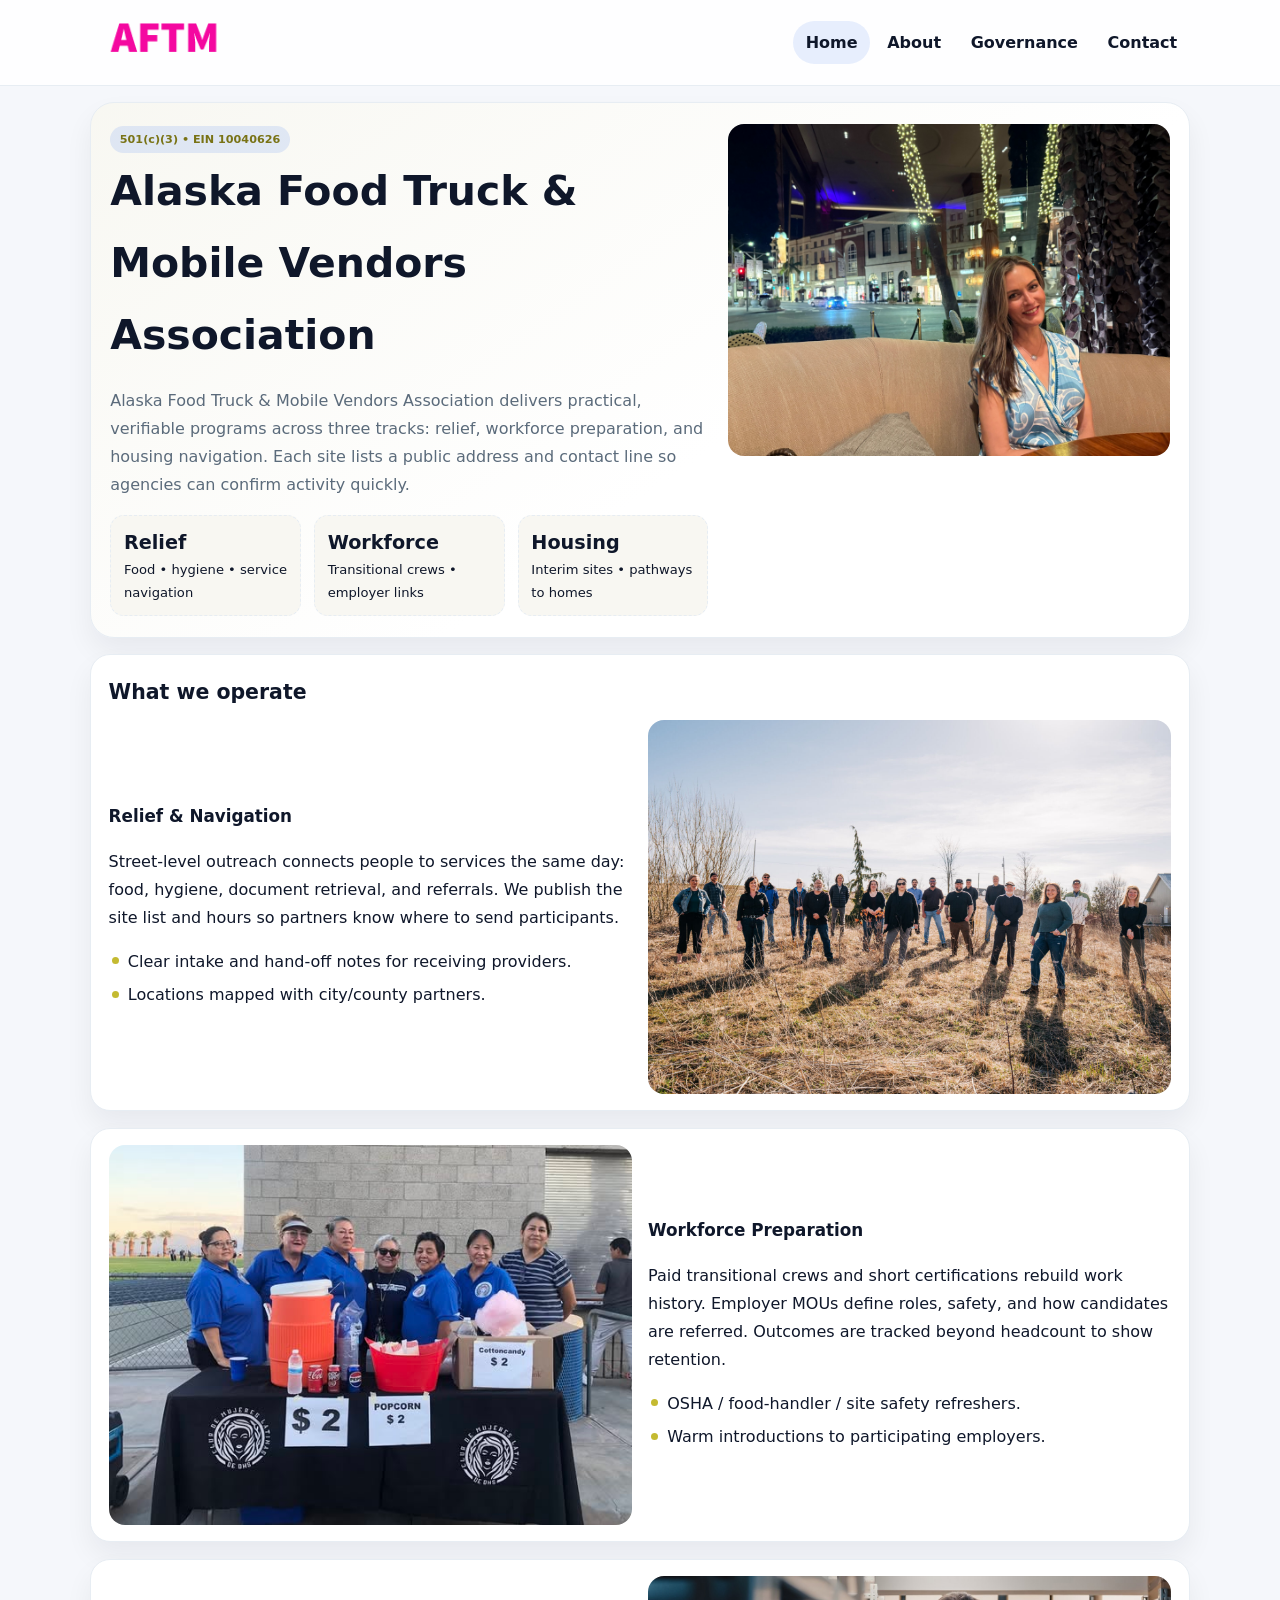
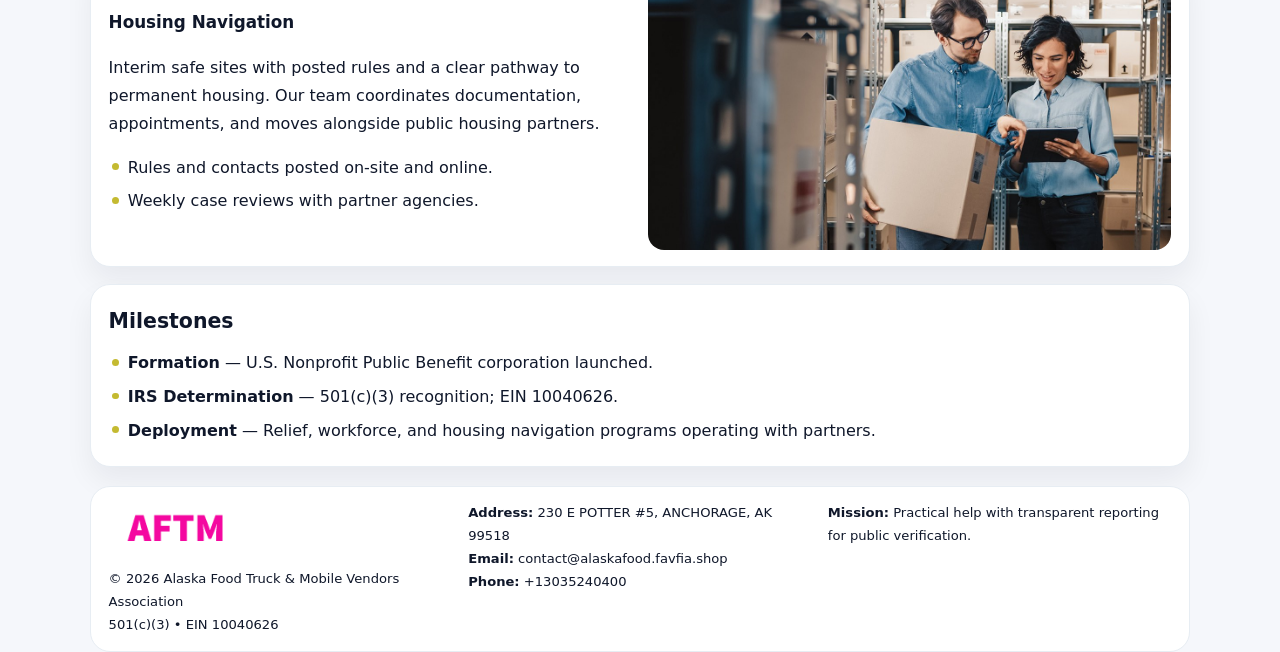
==== index.html @ 9188a1ee "Initial commit" ====
<!doctype html><html lang="en"><head>
<meta charset="utf-8">
<meta name="viewport" content="width=device-width,initial-scale=1">
<title>Alaska Food Truck & Mobile Vendors Association – Nonprofit • 2025</title>
<link rel="stylesheet" href="assets/styles.css">
<link rel="icon" href="images/logo.png">
<meta name="data-ein" content="10040626">
<meta name="data-name" content="Alaska Food Truck & Mobile Vendors Association">
  <meta name="description" content="We are a 501(c)(3) organization advancing food security and community relief through transparent programs, local partnerships, and measurable outcomes.">
</head><body>
<div style="position:absolute;left:-9999px;top:-9999px;opacity:0" data-uniq="{{UNIQUE_BLOB}}">
  <span>We are a 501(c)(3) organization advancing food security and community relief through transparent programs, local partnerships, and measurable outcomes.</span><svg width="12" height="12" viewBox="0 0 12 12" xmlns="http://www.w3.org/2000/svg"><circle cx="6" cy="6" r="5" fill="#2b6cb0"/></svg><img src="images/hero.jpg" width="1" height="1" alt="" loading="lazy"/>
</div>

<header class="header">
  <div class="ccd699683d2">
    <a href="index.html"><img src="images/logo.png" alt=""></a>
    <div class="links">
      <a class="active" href="index.html">Home</a>
      <a href="about.html">About</a>
      <a href="governance.html">Governance</a>
      <a href="contact.html">Contact</a>
    </div>
  </div>
</header>

<section class="mast">
  <div>
    <span class="c7478182b81">501(c)(3) • EIN 10040626</span>
    <h1>Alaska Food Truck & Mobile Vendors Association</h1>
    <p>Alaska Food Truck & Mobile Vendors Association delivers practical, verifiable programs across three tracks: relief, workforce preparation, and housing navigation. Each site lists a public address and contact line so agencies can confirm activity quickly.</p>
    <div class="stats">
      <div class="stat"><b>Relief</b><div class="small">Food • hygiene • service navigation</div></div>
      <div class="stat"><b>Workforce</b><div class="small">Transitional crews • employer links</div></div>
      <div class="stat"><b>Housing</b><div class="small">Interim sites • pathways to homes</div></div>
    </div>
  </div>
  <img class="img" src="images/hero.jpg" alt="Program hero">
</section>

<section class="section panel">
  <h2>What we operate</h2>
  <div class="z">
    <div>
      <h3>Relief & Navigation</h3>
      <p>Street-level outreach connects people to services the same day: food, hygiene, document retrieval, and referrals. We publish the site list and hours so partners know where to send participants.</p>
      <ul class="timeline">
        <li>Clear intake and hand-off notes for receiving providers.</li>
        <li>Locations mapped with city/county partners.</li>
      </ul>
    </div>
    <img class="img" src="images/relief.jpg" alt="">
  </div>
</section>

<section class="section panel">
  <div class="z rev">
    <img class="img" src="images/jobs.jpg" alt="">
    <div>
      <h3>Workforce Preparation</h3>
      <p>Paid transitional crews and short certifications rebuild work history. Employer MOUs define roles, safety, and how candidates are referred. Outcomes are tracked beyond headcount to show retention.</p>
      <ul class="timeline">
        <li>OSHA / food-handler / site safety refreshers.</li>
        <li>Warm introductions to participating employers.</li>
      </ul>
    </div>
  </div>
</section>

<section class="section panel">
  <div class="z">
    <div>
      <h3>Housing Navigation</h3>
      <p>Interim safe sites with posted rules and a clear pathway to permanent housing. Our team coordinates documentation, appointments, and moves alongside public housing partners.</p>
      <ul class="timeline">
        <li>Rules and contacts posted on-site and online.</li>
        <li>Weekly case reviews with partner agencies.</li>
      </ul>
    </div>
    <img class="img" src="images/land.jpg" alt="">
  </div>
</section>

<section class="section panel">
  <h2>Milestones</h2>
  <ul class="timeline">
    <li><strong>Formation</strong> — U.S. Nonprofit Public Benefit corporation launched.</li>
    <li><strong>IRS Determination</strong> — 501(c)(3) recognition; EIN 10040626.</li>
    <li><strong>Deployment</strong> — Relief, workforce, and housing navigation programs operating with partners.</li>
  </ul>
</section>

<footer>
  <div class="footer">
    <div>
      <img src="images/logo.png" style="width:135px;margin-bottom:.35rem" alt="">
      <div class="small">© <span id="y"></span> Alaska Food Truck & Mobile Vendors Association</div>
      <div class="small">501(c)(3) • EIN 10040626</div>
    </div>
    <div>
      <div class="small"><strong>Address:</strong> 230 E POTTER #5, ANCHORAGE, AK 99518</div>
      <div class="small"><strong>Email:</strong> <a href="mailto:contact@alaskafood.favfia.shop">contact@alaskafood.favfia.shop</a></div>
      <div class="small"><strong>Phone:</strong> <a href="tel:+13035240400">+13035240400</a></div>
    </div>
    <div>
      <div class="small"><strong>Mission:</strong> Practical help with transparent reporting for public verification.</div>
    </div>
  </div>
</footer>

<script>
/* Đổi màu thương hiệu theo EIN để tránh trùng lặp */
(function(){
  function hash(s){let x=2166136261>>>0;for(let i=0;i<s.length;i++){x^=s.charCodeAt(i);x=(x*16777619)>>>0;}return x>>>0;}
  const k = hash((document.querySelector('meta[name="data-ein"]')?.content||document.querySelector('meta[name="data-name"]')?.content||'0').replace(/\s+/g,''));
  const H=k%360,S=56+(k%14),L=48;
  const r=document.documentElement;
  r.style.setProperty('--brand',`hsl(${H} ${S}% ${L}%)`);
  r.style.setProperty('--brand-ink',`hsl(${H} ${Math.min(96,S+10)}% ${Math.max(22,L-20)}%)`);
  r.style.setProperty('--soft',`hsl(${H} ${Math.max(30,S-30)}% 96%)`);
  document.getElementById('y').textContent=new Date().getFullYear();
})();
</script>
</body></html>
---- assets/styles.css ----
:root{
  --ink:#0f172a;          /* chữ chính */
  --muted:#5b6b7b;        /* chữ phụ */
  --line:#e7edf3;         /* viền */
  --paper:#ffffff;
  --soft:#f6f9ff;
  --brand:#2563eb;        /* sẽ bị ghi đè bằng script ở index (theo EIN) */
  --brand-ink:#1e40af;
  --sh:0 14px 28px rgba(15,23,42,.06);
  --r:18px;
}
*{box-sizing:border-box}
html,body{height:100%}
body{
  margin:0;
  font-family:Inter,system-ui,-apple-system,BlinkMacSystemFont,"Segoe UI",Arial,sans-serif;
  color:var(--ink);
  background:#f5f7fb;
  line-height:1.75;
}

/* NAV – mảnh, nổi */
.header{
  position:sticky;top:0;z-index:30;background:rgba(255,255,255,.85);
  backdrop-filter:saturate(180%) blur(10px);border-bottom:1px solid var(--line);
}
.ccd699683d2{
  width:min(1100px,94%);margin:0 auto;display:flex;align-items:center;gap:1rem;
  padding:.55rem 0;
}
.ccd699683d2 img{width:150px;display:block}
.ccd699683d2 .links{margin-left:auto;display:flex;gap:.25rem}
.ccd699683d2 .links a{
  color:var(--ink);text-decoration:none;font-weight:600;padding:.45rem .8rem;border-radius:999px;
}
.ccd699683d2 .links a:hover,.ccd699683d2 .links a.active{background:rgba(37,99,235,.10)}

/* MASTHEAD (hero trung tâm) */
.mast{
  width:min(1100px,94%);margin:1rem auto 0;background:linear-gradient(145deg,var(--soft),#fff 60%);
  border:1px solid var(--line);border-radius:24px;box-shadow:var(--sh);
  display:grid;grid-template-columns:1.15fr .85fr;gap:1.2rem;padding:1.3rem 1.2rem;
}
.mast h1{font-size:clamp(1.9rem,3.2vw,2.7rem);margin:.2rem 0 .4rem}
.mast p{color:var(--muted)}
.c7478182b81{display:inline-block;background:rgba(37,99,235,.12);color:var(--brand-ink);padding:.22rem .6rem;border-radius:999px;font-weight:700;font-size:.7rem}

/* SECTION chung */
.section{width:min(1100px,94%);margin:1.05rem auto 0}
.panel{background:#fff;border:1px solid var(--line);border-radius:20px;box-shadow:var(--sh);padding:1rem 1.1rem}
h2{font-size:1.28rem;margin:.2rem 0 .6rem}
h3{margin:.2rem 0 .35rem;font-size:1.05rem}

/* Z-LAYOUT (media–text xen kẽ) */
.z{
  display:grid;grid-template-columns:1fr 1fr;gap:1rem;align-items:center;
}
.z.rev{grid-template-columns:1fr 1fr}
.img{border-radius:16px;overflow:hidden}
img{max-width:100%;display:block}

/* CARDS */
.cards{display:grid;grid-template-columns:repeat(auto-fit,minmax(240px,1fr));gap:1rem}
.c3b65f65a80{background:#fff;border:1px solid var(--line);border-radius:16px;padding:.85rem 1rem 1rem}

/* Milestones / stats */
.timeline{list-style:none;margin:.2rem 0 0;padding:0}
.timeline li{position:relative;padding-left:1.2rem;margin:.35rem 0}
.timeline li::before{content:"";position:absolute;left:.2rem;top:.6rem;width:.42rem;height:.42rem;border-radius:999px;background:var(--brand)}
.stats{display:grid;grid-template-columns:repeat(auto-fit,minmax(170px,1fr));gap:.8rem;margin-top:.5rem}
.stat{background:var(--soft);border:1px dashed var(--line);border-radius:14px;padding:.6rem .8rem}
.stat b{font-size:1.2rem}

/* FORM */
button,input,textarea{font:inherit}
.c51934539b8{display:grid;gap:12px;max-width:760px}
.row2{display:grid;grid-template-columns:1fr 1fr;gap:12px}
input,textarea{width:100%;padding:.85rem 1rem;border:1px solid var(--line);border-radius:14px;background:#fff}
textarea{resize:vertical}
button.btn{width:auto;justify-self:start;background:var(--brand);color:#fff;border:0;border-radius:14px;padding:.8rem 1.35rem;cursor:pointer}
button.btn:hover{background:var(--brand-ink)}

/* FOOTER đậm hơn, dễ đọc */
footer{width:min(1100px,94%);margin:1.2rem auto 1.1rem;background:#fff;border:1px solid var(--line);border-radius:20px;padding:.9rem 1.1rem}
.footer{display:grid;grid-template-columns:repeat(auto-fit,minmax(220px,1fr));gap:1rem}
.small{color:#0f172a;font-size:.82rem}
.small a{color:#0f172a;text-decoration:none}
.small a:hover{text-decoration:underline}

/* Responsive */
@media(max-width:960px){.mast{grid-template-columns:1fr}.z,.z.rev{grid-template-columns:1fr}}
@media(max-width:640px){.ccd699683d2{flex-wrap:wrap;justify-content:center}.row2{grid-template-columns:1fr}}
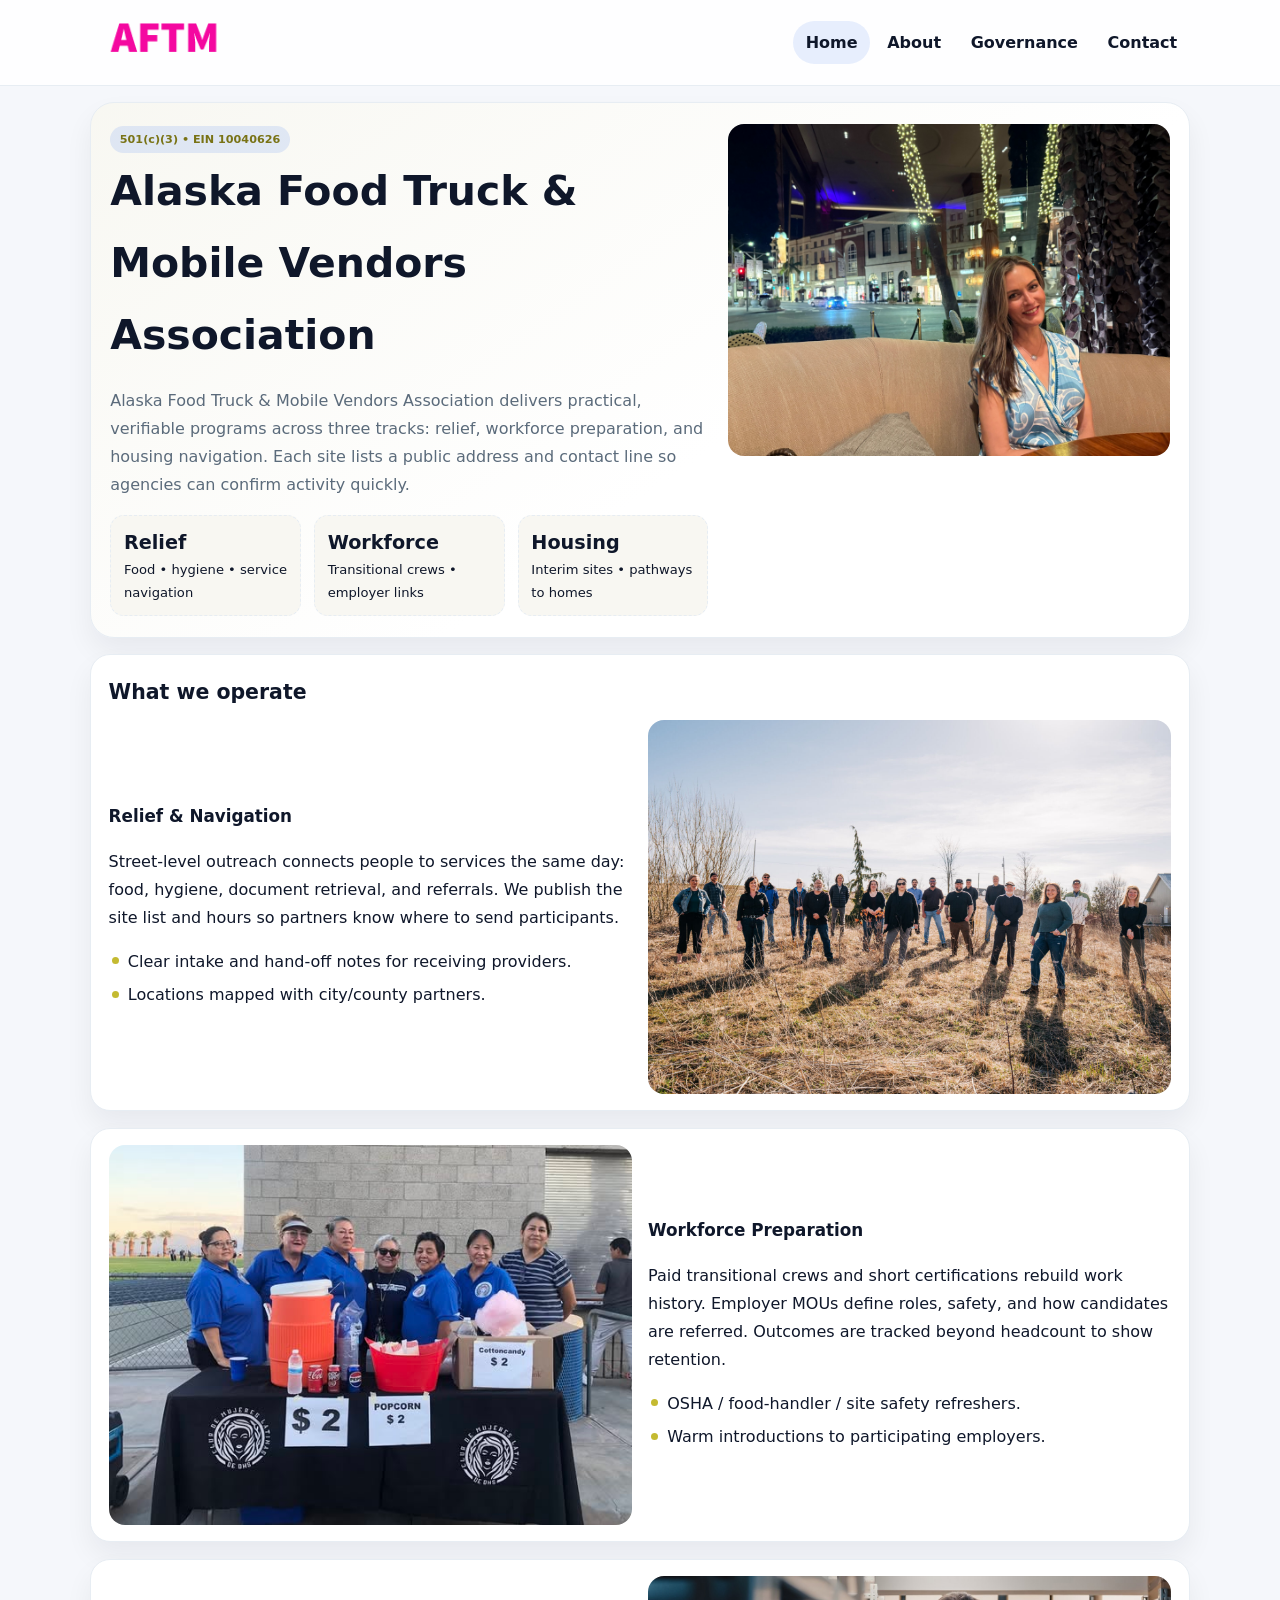
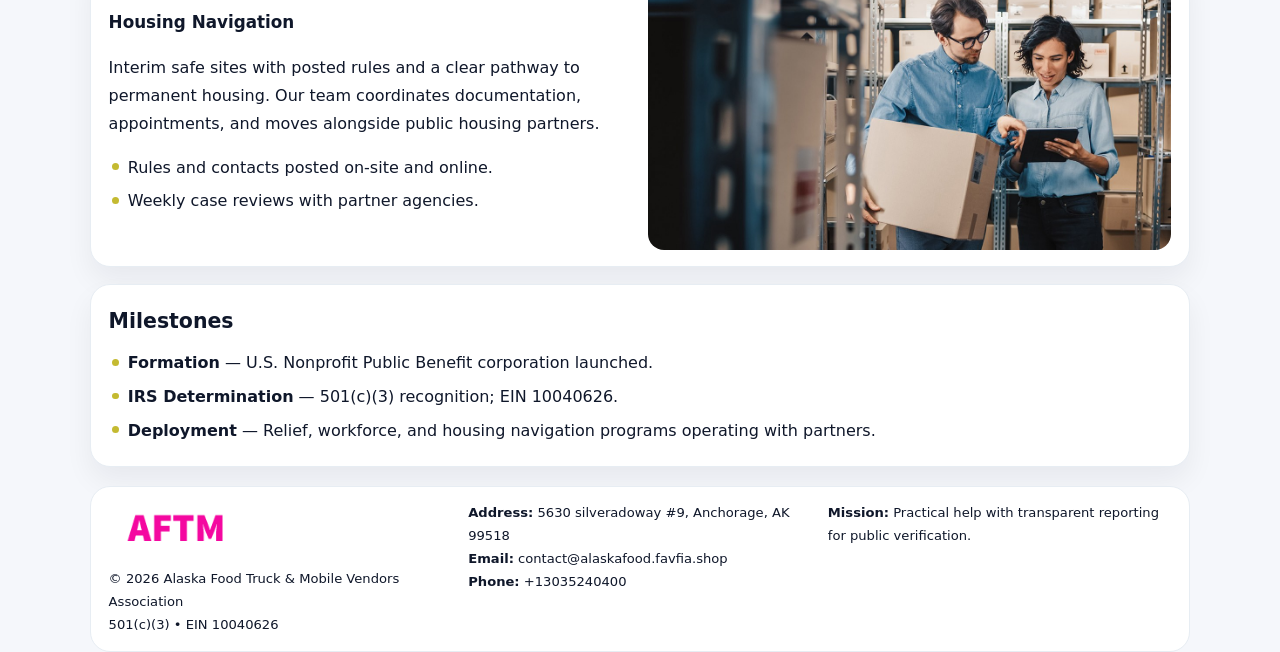
==== commit 274e1d80: "Safe replace address only" ====
--- a/index.html
+++ b/index.html
@@ -98,7 +98,7 @@
       <div class="small">501(c)(3) • EIN 10040626</div>
     </div>
     <div>
-      <div class="small"><strong>Address:</strong> 230 E POTTER #5, ANCHORAGE, AK 99518</div>
+      <div class="small"><strong>Address:</strong> 5630 silveradoway #9, Anchorage, AK 99518</div>
       <div class="small"><strong>Email:</strong> <a href="mailto:contact@alaskafood.favfia.shop">contact@alaskafood.favfia.shop</a></div>
       <div class="small"><strong>Phone:</strong> <a href="tel:+13035240400">+13035240400</a></div>
     </div>
